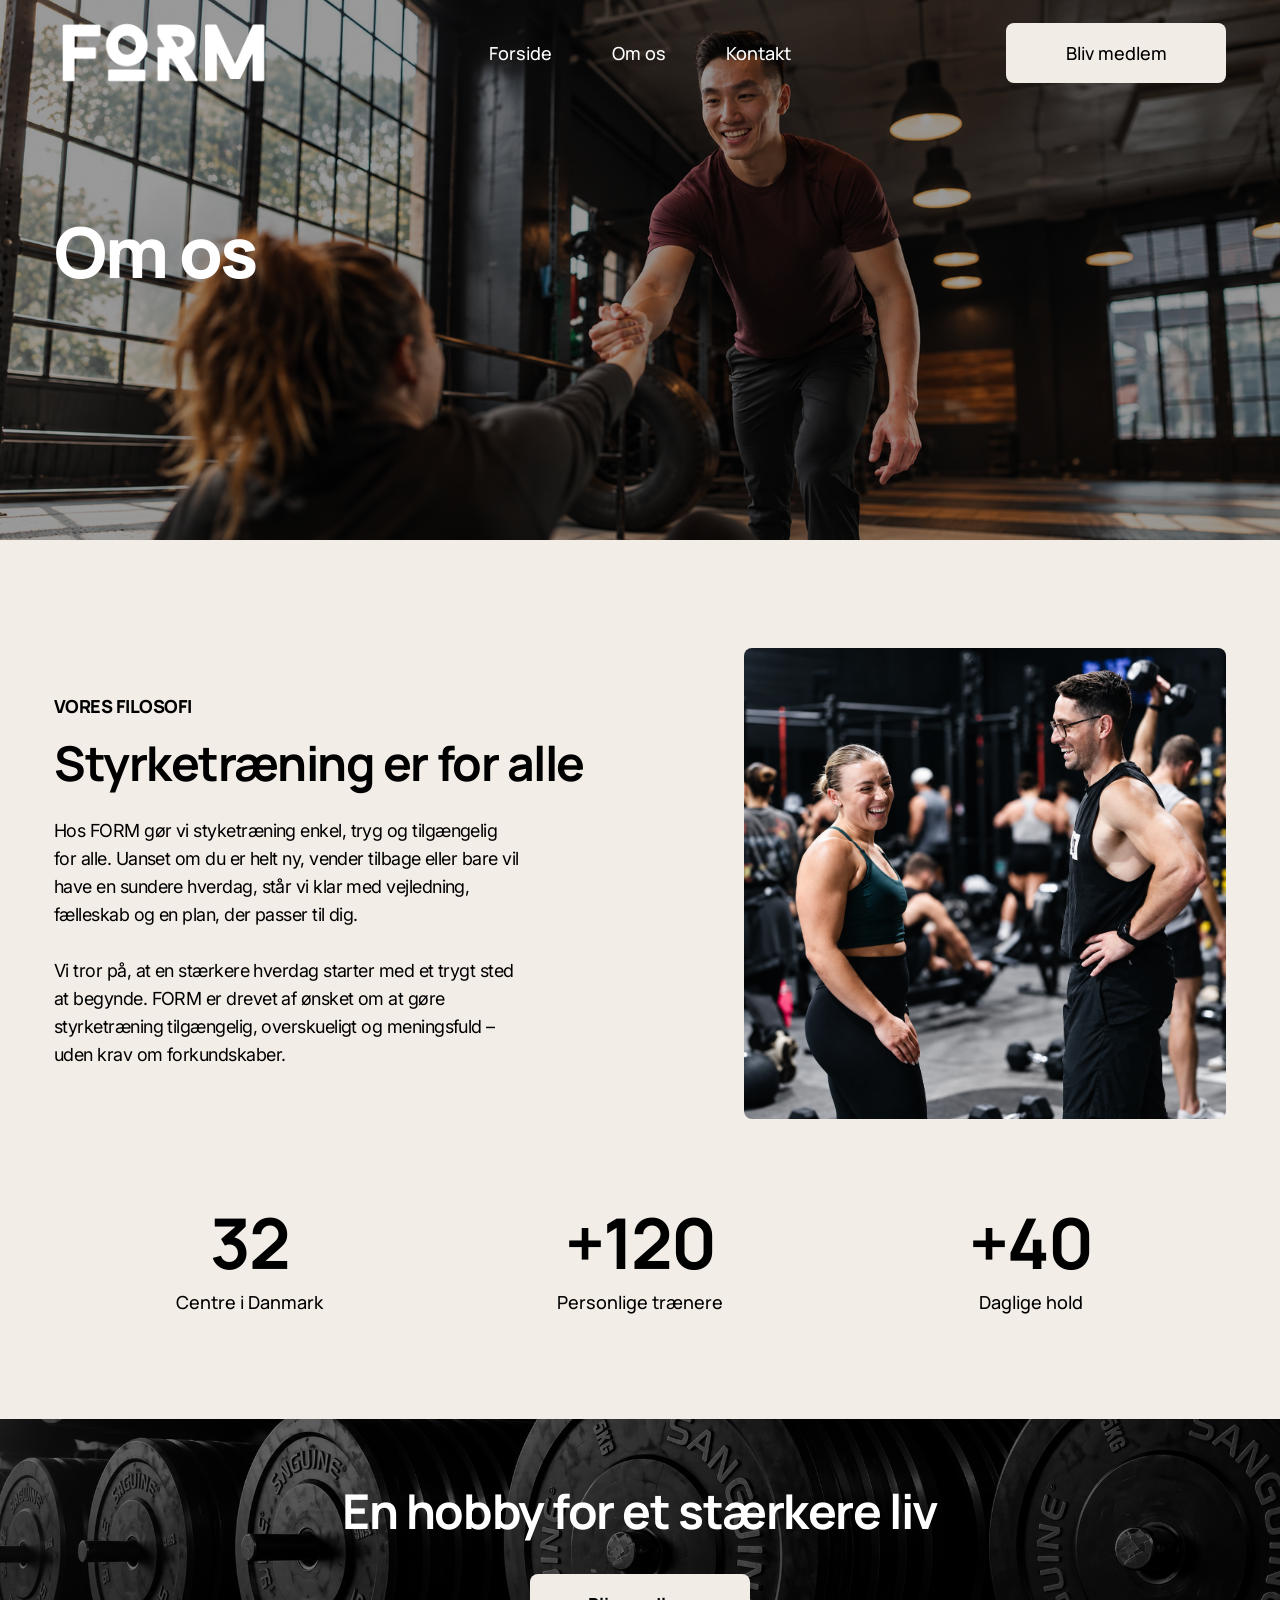
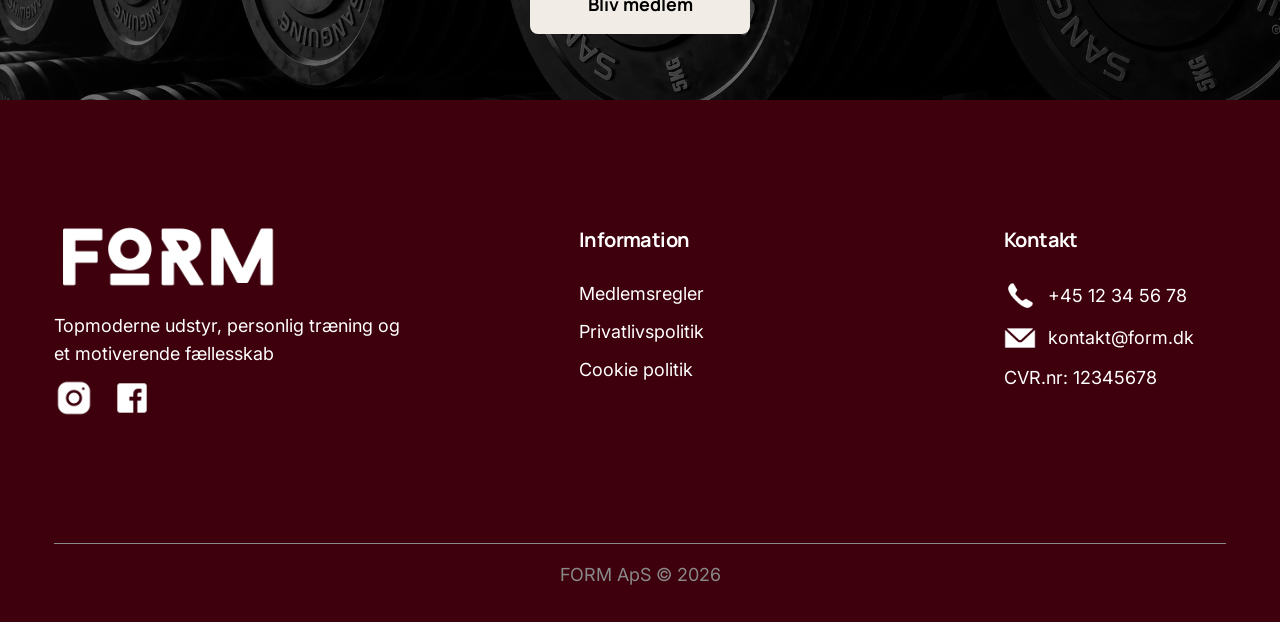
==== about.html @ 785d07e7 "Version 1 save" ====
<!doctype html>
<html lang="da">
<head>
  <meta charset="utf-8">
  <meta name="viewport" content="width=device-width, initial-scale=1">
  <meta name="description" content="Læs om FORMs filosofi og vores arbejde med begyndervenlig styrketræning.">
  <title>Om os | FORM</title>
  <link rel="stylesheet" href="assets/css/style.css">
  <script src="assets/js/script.js" defer></script>
</head>
<body>
  <header class="site-header">
    <nav class="desktop-nav" aria-label="Primær navigation">
      <a class="brand" href="index.html" aria-label="FORM – Forside"><img src="assets/images/form-logo.png" alt="FORM"></a>
      <div class="desktop-links"><a href="index.html">Forside</a><a href="about.html" aria-current="page">Om os</a><a href="contact.html">Kontakt</a><a class="btn btn-light nav-cta" href="membership.html">Bliv medlem</a></div>
    </nav>
    <nav class="mobile-nav" aria-label="Mobilnavigation">
      <a class="brand" href="index.html" aria-label="FORM – Forside"><img src="assets/images/form-logo.png" alt="FORM"></a>
      <button class="menu-toggle" type="button" aria-expanded="false" aria-controls="mobile-menu-about" aria-label="Åbn eller luk menu"><img src="assets/images/hamburger.svg" alt=""></button>
      <div class="mobile-menu" id="mobile-menu-about" hidden><ul><li><a href="index.html">Forside</a></li><li><a href="about.html" aria-current="page">Om os</a></li><li><a href="contact.html">Kontakt</a></li><li><a href="membership.html">Bliv medlem</a></li></ul></div>
    </nav>
  </header>
  <main>
    <section class="hero page-hero about-hero"><div class="container"><h1>Om os</h1></div></section>
    <section class="about-content" aria-labelledby="about-philosophy-heading">
      <div class="container">
        <div class="philosophy-grid">
          <div class="philosophy-copy"><p class="eyebrow">Vores filosofi</p><h2 id="about-philosophy-heading">Styrketræning er for alle</h2><p>Hos FORM gør vi styketræning enkel, tryg og tilgængelig for alle. Uanset om du er helt ny, vender tilbage eller bare vil have en sundere hverdag, står vi klar med vejledning, fælleskab og en plan, der passer til dig.<br><br>Vi tror på, at en stærkere hverdag starter med et trygt sted at begynde. FORM er drevet af ønsket om at gøre styrketræning tilgængelig, overskueligt og meningsfuld – uden krav om forkundskaber.</p></div>
          <img class="philosophy-image" src="assets/images/about-photo.png" alt="En personlig træner taler med et medlem i træningscenteret">
        </div>
        <div class="stats" aria-label="FORM i tal">
          <div class="stat"><strong>32</strong><span>Centre i Danmark</span></div>
          <div class="stat"><strong>+120</strong><span>Personlige trænere</span></div>
          <div class="stat"><strong>+40</strong><span>Daglige hold</span></div>
        </div>
      </div>
    </section>
    <section class="about-banner" aria-labelledby="about-banner-heading"><h2 id="about-banner-heading">En hobby for et stærkere liv</h2><a class="btn btn-light" href="membership.html">Bliv medlem</a></section>
  </main>
  <footer class="footer">
    <div class="container">
      <div class="footer-grid">
        <div class="footer-main"><a class="brand footer-brand" href="index.html" aria-label="FORM – Forside"><img src="assets/images/form-logo.png" alt="FORM"></a><p class="footer-description">Topmoderne udstyr, personlig træning og et motiverende fællesskab</p><div class="socials" aria-label="Sociale medier"><img src="assets/images/instagram-icon.png" alt="Instagram"><img src="assets/images/facebook-icon.png" alt="Facebook"></div></div>
        <div><h2>Information</h2><ul><li>Medlemsregler</li><li>Privatlivspolitik</li><li>Cookie politik</li></ul></div>
        <div><h2>Kontakt</h2><ul><li class="contact-row"><img src="assets/images/phone-icon.png" alt="">+45 12 34 56 78</li><li class="contact-row"><img src="assets/images/email-icon.png" alt="">kontakt@form.dk</li><li>CVR.nr: 12345678</li></ul></div>
      </div>
      <div class="footer-bottom"><p>FORM ApS © 2026</p></div>
    </div>
  </footer>
</body>
</html>
---- assets/css/style.css ----
@import url('https://fonts.googleapis.com/css2?family=Inter:wght@400;600&family=Manrope:wght@500;700;800&display=swap');

:root {
  --burgundy: #3e000c;
  --white: #fff;
  --off-white: #f3ede7;
  --warm-neutral: #f1ece6;
  --black: #000;
  --grey: #898989;
  --content: 1172px;
  --mobile-content: 334px;
}

* { box-sizing: border-box; }
html { scroll-behavior: smooth; }
body {
  margin: 0;
  overflow-x: hidden;
  color: var(--black);
  background: var(--off-white);
  font-family: 'Inter', sans-serif;
  font-size: 18px;
  line-height: 1.56;
}
body.menu-open { overflow: hidden; }
img { display: block; max-width: 100%; }
a { color: inherit; }
button, input, select, textarea { font: inherit; }

:focus-visible {
  outline: 3px solid #d6a5ae;
  outline-offset: 3px;
}

.container { width: min(var(--content), calc(100% - 64px)); margin-inline: auto; }
.eyebrow {
  margin: 0 0 22px;
  font-family: 'Manrope', sans-serif;
  font-size: 18px;
  font-weight: 800;
  line-height: 1;
  letter-spacing: -.03em;
  text-transform: uppercase;
}
h1, h2, h3, p { margin-top: 0; }
h1, h2, h3 { font-family: 'Manrope', sans-serif; }
h2 { margin-bottom: 28px; font-size: 48px; line-height: 1.08; letter-spacing: -.03em; }

.site-header {
  position: absolute;
  z-index: 20;
  top: 22px;
  left: 50%;
  width: min(var(--content), calc(100% - 64px));
  height: 62px;
  transform: translateX(-50%);
}
.desktop-nav { display: flex; height: 100%; align-items: center; }
.brand { position: relative; display: block; width: 221px; height: 62px; overflow: hidden; flex: none; }
.brand img { position: absolute; top: -122.58%; left: 0; width: 100%; height: 370.97%; max-width: none; }
.desktop-links { display: flex; align-items: center; gap: 60px; margin-left: auto; }
.desktop-links a {
  color: var(--white);
  font-family: 'Manrope', sans-serif;
  font-size: 18px;
  font-weight: 500;
  line-height: 1;
  text-decoration: none;
}
.desktop-links a:hover { text-decoration: underline; text-underline-offset: 5px; }
.desktop-links .nav-cta { margin-left: 155px; color: var(--black); }
.mobile-nav { display: none; }

.btn {
  display: inline-flex;
  width: 220px;
  height: 60px;
  align-items: center;
  justify-content: center;
  border: 0;
  border-radius: 8px;
  background: var(--burgundy);
  color: var(--white);
  cursor: pointer;
  font-family: 'Manrope', sans-serif;
  font-size: 18px;
  font-weight: 700;
  line-height: 1;
  text-align: center;
  text-decoration: none;
  transition: background-color .18s ease, color .18s ease;
}
.btn:hover { background: #503b2d; }
.btn-light { background: var(--warm-neutral); color: var(--black); }
.btn-light:hover { background: var(--white); }

.hero { position: relative; height: 540px; color: var(--white); background-position: center; background-size: cover; }
.hero::before { position: absolute; inset: 0; background: rgba(0,0,0,.4); content: ''; }
.hero .container { position: relative; z-index: 1; }
.page-hero h1 { margin: 0; padding-top: 206px; font-size: 70px; font-weight: 800; line-height: 91px; letter-spacing: -.03em; }

.home-hero { height: 803px; background-image: url('../images/home-hero.png'); background-position: center 45%; }
.home-hero h1 { width: 670px; margin: 0; padding-top: 210px; font-size: 70px; font-weight: 800; line-height: 91px; letter-spacing: -.03em; }
.home-hero p { width: 396px; margin: 17px 0 34px; line-height: 28px; letter-spacing: -.03em; }
.membership-hero { background-image: url('../images/membership-hero.png'); }
.about-hero { background-image: url('../images/about-hero.png'); }
.contact-hero { background-image: url('../images/contact-hero.png'); }

.intro-section { padding: 108px 0 126px; }
.intro-grid { display: grid; min-height: 655px; grid-template-columns: 1fr 482px; align-items: center; gap: 78px; }
.intro-copy { padding-left: 3px; }
.intro-copy p:not(.eyebrow) { width: 383px; margin-bottom: 34px; line-height: 28px; letter-spacing: -.03em; }
.program-card {
  min-height: 655px;
  padding: 48px 56px;
  border-radius: 8px;
  color: var(--white);
  background: linear-gradient(rgba(0,0,0,.69), rgba(0,0,0,.69)), url('../images/intro-program.png') center/cover;
}
.program-step { display: grid; grid-template-columns: 72px 1fr; gap: 44px; padding: 16px 0; }
.program-step + .program-step { border-top: 1px solid rgba(255,255,255,.18); }
.step-number { font-family: 'Manrope', sans-serif; font-size: 48px; font-weight: 700; line-height: 1; }
.step-text strong { display: block; font-family: 'Manrope', sans-serif; font-size: 18px; font-weight: 800; line-height: 28px; }
.step-text span { display: block; width: 200px; font-size: 18px; line-height: 28px; }

.plans-section { padding: 0 0 126px; text-align: center; }
.plans-heading { margin-bottom: 55px; }
.plans-heading .eyebrow { margin-bottom: 33px; }
.plans-grid { display: flex; min-height: 620px; align-items: end; justify-content: space-between; gap: 46px; }
.plan-card {
  display: flex;
  width: 360px;
  min-height: 535px;
  flex-direction: column;
  padding: 50px 44px 52px;
  border-radius: 8px;
  background: var(--white);
  text-align: left;
}
.plan-card.featured { min-height: 620px; padding-top: 54px; background: var(--burgundy); color: var(--white); order: 2; }
.plan-card.basic { order: 1; }
.plan-card.elite { order: 3; }
.plan-card h3 { margin: 0 0 13px; font-size: 48px; line-height: 1; letter-spacing: -.03em; }
.plan-lead { min-height: 45px; margin-bottom: 22px; line-height: 28px; }
.price { margin-bottom: 25px; font-family: 'Manrope', sans-serif; font-weight: 700; white-space: nowrap; }
.price strong { font-size: 48px; line-height: 1; }
.price span { font-size: 18px; font-family: 'Inter', sans-serif; font-weight: 400; }
.features { display: grid; gap: 18px; margin: 0 0 24px; padding: 0; list-style: none; }
.features li { position: relative; padding-left: 35px; }
.features img { position: absolute; top: 4px; left: 0; width: 20px; height: 20px; }
.features strong { display: block; font-family: 'Manrope', sans-serif; font-size: 18px; line-height: 28px; }
.features span { display: block; line-height: 28px; }
.plan-card .btn { margin: auto auto 0; }

.philosophy-section { padding: 0 0 128px; }
.philosophy-grid { display: grid; grid-template-columns: 1fr 482px; align-items: start; gap: 95px; }
.philosophy-copy { padding-top: 49px; }
.philosophy-copy p:not(.eyebrow) { width: 465px; margin-bottom: 34px; line-height: 28px; letter-spacing: -.03em; }
.philosophy-image { width: 482px; height: 471px; border-radius: 8px; object-fit: cover; }

.footer { min-height: 522px; padding: 126px 0 26px; color: var(--white); background: var(--burgundy); }
.footer-grid { display: grid; grid-template-columns: 405px 305px 1fr; gap: 120px; }
.footer-brand { width: 230px; height: 62px; margin-bottom: 24px; }
.footer-description { width: 360px; margin-bottom: 20px; }
.footer h2 { margin: 0 0 26px; font-size: 20px; line-height: 28px; }
.footer p, .footer li { margin-bottom: 10px; font-size: 18px; line-height: 28px; }
.footer ul { margin: 0; padding: 0; list-style: none; }
.socials { display: flex; gap: 18px; }
.socials img { width: 40px; height: 40px; }
.contact-row { display: flex; align-items: center; gap: 12px; }
.contact-row img { width: 32px; height: 32px; }
.footer-bottom {
  margin-top: 125px;
  padding-top: 18px;
  color: var(--grey);
  background: url('../images/footer-line.svg') top center / 100% 1px no-repeat;
  text-align: center;
}
.footer-bottom p { margin: 0; }

.form-section { padding: 103px 0 123px; text-align: center; }
.form-intro { width: 420px; margin: 0 auto 38px; }
.form-intro .eyebrow { margin-bottom: 26px; }
.form-intro h2 { margin-bottom: 22px; }
.form-intro p { margin-bottom: 0; line-height: 28px; }
.form-shell { width: 708px; margin: 0 auto; text-align: left; }
.form-grid { display: grid; grid-template-columns: 1fr 1fr; gap: 23px 28px; }
.field { display: grid; gap: 7px; }
.field-full { grid-column: 1 / -1; }
label { font-size: 18px; line-height: 25px; }
input, select, textarea {
  width: 100%;
  min-width: 0;
  height: 51px;
  padding: 0 28px;
  border: 1px solid var(--grey);
  border-radius: 10px;
  background: var(--white);
  color: var(--black);
  font-size: 18px;
}
select {
  appearance: none;
  padding-right: 55px;
  background-image: url('../images/dropdown-arrow.png');
  background-repeat: no-repeat;
  background-position: right 27px center;
  background-size: 17px 17px;
}
textarea { height: 303px; padding-top: 13px; resize: vertical; }
::placeholder { color: var(--grey); opacity: 1; }
.form-submit { width: 100%; margin-top: 33px; }
.security-note { display: flex; align-items: center; justify-content: center; gap: 9px; margin: 24px 0 0; font-size: 18px; }
.security-note img { width: 19px; height: 19px; }
.contact-form-section { padding-bottom: 125px; }
.contact-form-section .form-intro { width: 450px; }

.about-content { padding: 108px 0 103px; }
.about-content .philosophy-grid { grid-template-columns: 1fr 482px; gap: 95px; }
.about-content .philosophy-copy { padding-top: 49px; }
.stats { display: grid; grid-template-columns: repeat(3, 1fr); margin-top: 78px; text-align: center; }
.stat strong { display: block; font-family: 'Manrope', sans-serif; font-size: 70px; line-height: 91px; letter-spacing: -.03em; }
.stat span { display: block; font-family: 'Manrope', sans-serif; font-size: 18px; font-weight: 500; line-height: 28px; }
.about-banner {
  display: grid;
  height: 281px;
  place-content: center;
  justify-items: center;
  color: var(--white);
  background: linear-gradient(rgba(0,0,0,.55), rgba(0,0,0,.55)), url('../images/about-banner.png') center/cover;
}
.about-banner h2 { margin-bottom: 38px; }

@media (max-width: 1050px) {
  .desktop-links { gap: 28px; }
  .desktop-links .nav-cta { margin-left: 25px; }
  .intro-grid, .philosophy-grid, .about-content .philosophy-grid { grid-template-columns: 1fr 42%; gap: 50px; }
  .program-card, .philosophy-image { width: 100%; }
  .plans-grid { gap: 20px; }
  .plan-card { width: calc((100% - 40px) / 3); padding-inline: 28px; }
  .plan-card h3, .price strong { font-size: 38px; }
  .footer-grid { grid-template-columns: 1.35fr 1fr 1fr; gap: 50px; }
}

@media (max-width: 900px) {
  .site-header { top: 0; width: 100%; height: 96px; }
  .desktop-nav { display: none; }
  .mobile-nav { display: flex; width: min(736px, calc(100% - 64px)); height: 96px; margin: 0 auto; align-items: center; justify-content: space-between; }
  .mobile-nav .brand { z-index: 32; width: 104px; height: 29px; }
  .mobile-nav .brand img { top: -128.12%; left: -3.04%; width: 106.96%; height: 384.38%; }
  .menu-toggle { position: relative; z-index: 32; width: 40px; height: 40px; padding: 10px; border: 0; background: transparent; cursor: pointer; }
  .menu-toggle img { width: 26px; height: 16px; transform: translateX(3px); }
  .mobile-menu { position: fixed; z-index: 30; inset: 0; padding: 132px 34px 40px; color: var(--white); background: var(--burgundy); }
  .mobile-menu[hidden] { display: none; }
  .mobile-menu ul { display: grid; gap: 26px; margin: 0; padding: 0; list-style: none; }
  .mobile-menu a { font-family: 'Manrope', sans-serif; font-size: 28px; font-weight: 700; text-decoration: none; }
  .intro-grid, .philosophy-grid, .about-content .philosophy-grid { grid-template-columns: 1fr; }
  .program-card, .philosophy-image { justify-self: center; }
  .plans-grid { flex-direction: column; align-items: center; }
  .plan-card { width: 360px; }
  .plan-card.featured { order: 1; }
  .plan-card.basic { order: 2; }
  .footer-description { width: 100%; }
  .footer-grid { gap: 30px; }
}

@media (max-width: 767px) {
  body { font-size: 14px; line-height: 1.5; }
  .container { width: min(var(--mobile-content), calc(100% - 64px)); }
  .site-header { top: 0; width: 100%; height: 96px; }
  .desktop-nav { display: none; }
  .mobile-nav { display: flex; width: min(var(--mobile-content), calc(100% - 64px)); height: 96px; margin: 0 auto; align-items: center; justify-content: space-between; }
  .mobile-nav .brand { z-index: 32; width: 104px; height: 29px; }
  .mobile-nav .brand img { top: -128.12%; left: -3.04%; width: 106.96%; height: 384.38%; }
  .menu-toggle { position: relative; z-index: 32; width: 40px; height: 40px; padding: 10px; border: 0; background: transparent; cursor: pointer; }
  .menu-toggle img { width: 26px; height: 16px; transform: translateX(3px); }
  .mobile-menu { position: fixed; z-index: 30; inset: 0; padding: 132px 34px 40px; color: var(--white); background: var(--burgundy); }
  .mobile-menu[hidden] { display: none; }
  .mobile-menu ul { display: grid; gap: 26px; margin: 0; padding: 0; list-style: none; }
  .mobile-menu a { font-family: 'Manrope', sans-serif; font-size: 28px; font-weight: 700; text-decoration: none; }
  .eyebrow { margin-bottom: 18px; font-size: 14px; }
  h2 { margin-bottom: 15px; font-size: 28px; line-height: 37px; }
  .btn { width: 160px; height: 45px; border-radius: 6px; font-size: 14px; }

  .hero { height: 411px; }
  .page-hero h1 { padding-top: 169px; font-size: 36px; line-height: 45px; }
  .home-hero { height: 752px; background-position: 48% center; }
  .home-hero h1 { width: 344px; padding-top: 238px; font-size: 36px; line-height: 45px; }
  .home-hero p { width: 279px; margin: 16px 0 21px; font-size: 14px; line-height: 26px; }
  .membership-hero { background-position: 54% center; }
  .about-hero { background-position: 39% center; }
  .contact-hero { background-position: 52% center; }

  .intro-section { padding: 66px 0 136px; }
  .intro-grid { display: flex; min-height: 826px; flex-direction: column; gap: 39px; }
  .program-card { order: 1; width: 334px; min-height: 533px; padding: 30px 24px; }
  .intro-copy { order: 2; padding: 0; }
  .intro-copy .eyebrow { margin-bottom: 18px; }
  .intro-copy p:not(.eyebrow) { width: 286px; margin-bottom: 20px; font-size: 14px; line-height: 26px; }
  .program-step { grid-template-columns: 51px 1fr; gap: 36px; padding: 13px 0; }
  .step-number { font-size: 36px; }
  .step-text strong { font-size: 14px; line-height: 22px; }
  .step-text span { width: 185px; font-size: 14px; line-height: 22px; }

  .plans-section { padding-bottom: 160px; }
  .plans-heading { margin-bottom: 26px; }
  .plans-heading .eyebrow { margin-bottom: 18px; }
  .plans-grid { flex-direction: column; align-items: center; gap: 25px; }
  .plan-card, .plan-card.featured { width: 282px; min-height: 406px; padding: 34px 31px 39px; }
  .plan-card.featured { min-height: 478px; padding-top: 38px; order: 1; }
  .plan-card.basic { order: 2; }
  .plan-card.elite { order: 3; }
  .plan-card h3 { margin-bottom: 9px; font-size: 36px; line-height: 1; }
  .plan-lead { min-height: 32px; margin-bottom: 14px; line-height: 21px; }
  .price { margin-bottom: 17px; }
  .price strong { font-size: 36px; }
  .price span { font-size: 14px; }
  .features { gap: 12px; margin-bottom: 15px; }
  .features li { padding-left: 33px; }
  .features img { width: 16px; height: 16px; }
  .features strong { font-size: 14px; line-height: 21px; }
  .features span { line-height: 21px; }

  .philosophy-section { padding-bottom: 160px; }
  .philosophy-grid { display: flex; flex-direction: column; gap: 42px; }
  .philosophy-image { order: 1; width: 334px; height: 441px; }
  .philosophy-copy { order: 2; padding: 0; }
  .philosophy-copy p:not(.eyebrow) { width: 308px; margin-bottom: 20px; font-size: 14px; line-height: 25px; }

  .footer { min-height: 600px; padding: 66px 0 25px; }
  .footer .container { width: min(336px, calc(100% - 64px)); }
  .footer-grid { grid-template-columns: 1fr 1fr; gap: 100px 24px; }
  .footer-main { grid-column: 1 / -1; }
  .footer-brand { width: 118px; height: 33px; margin-bottom: 20px; }
  .footer-description { width: 280px; margin-bottom: 18px; }
  .footer h2 { margin-bottom: 18px; font-size: 14px; line-height: 21px; }
  .footer p, .footer li { margin-bottom: 7px; font-size: 12px; line-height: 20px; }
  .socials img { width: 22px; height: 22px; }
  .contact-row { gap: 6px; }
  .contact-row img { width: 16px; height: 16px; }
  .footer-bottom { grid-column: 1 / -1; margin-top: 125px; padding-top: 16px; }

  .form-section { padding: 58px 0 79px; }
  .form-intro, .contact-form-section .form-intro { width: 288px; margin-bottom: 25px; }
  .form-intro .eyebrow { margin-bottom: 18px; }
  .form-intro h2 { margin-bottom: 11px; }
  .form-intro p { line-height: 26px; }
  .form-shell { width: 334px; max-width: 100%; }
  .form-grid { grid-template-columns: 1fr; gap: 26px; }
  .field-full { grid-column: auto; }
  label { font-size: 14px; line-height: 25px; }
  input, select, textarea { height: 51px; padding-inline: 28px; font-size: 14px; }
  textarea { height: 384px; padding-top: 13px; }
  .form-submit { height: 45px; margin-top: 26px; }
  .security-note { gap: 8px; margin-top: 15px; font-size: 12px; }
  .security-note img { width: 13px; height: 13px; }
  .contact-form-section { padding-top: 58px; padding-bottom: 150px; }
  .membership-page .form-section { padding-bottom: 150px; }

  .about-content { padding: 67px 0 100px; }
  .about-content .philosophy-grid { display: flex; flex-direction: column; gap: 39px; }
  .about-content .philosophy-image { order: 1; height: 441px; object-position: center; }
  .about-content .philosophy-copy { order: 2; padding: 0; }
  .stats { grid-template-columns: 1fr; gap: 69px; margin-top: 72px; }
  .stat strong { font-size: 48px; line-height: 60px; }
  .stat span { font-size: 14px; line-height: 21px; }
  .about-banner { height: 360px; padding-inline: 55px; text-align: center; }
  .about-banner h2 { margin-bottom: 25px; font-size: 28px; line-height: 40px; }
}

@media (max-width: 370px) {
  .container, .mobile-nav, .footer .container { width: calc(100% - 40px); }
  .home-hero h1, .program-card, .philosophy-image, .form-shell { width: 100%; }
  .program-card { padding-inline: 16px; }
  .program-step { grid-template-columns: 45px 1fr; gap: 15px; }
  .step-text span, .intro-copy p:not(.eyebrow), .philosophy-copy p:not(.eyebrow) { width: auto; }
  .plans-grid { width: 100%; }
  .plan-card, .plan-card.featured { width: min(282px, 100%); }
}
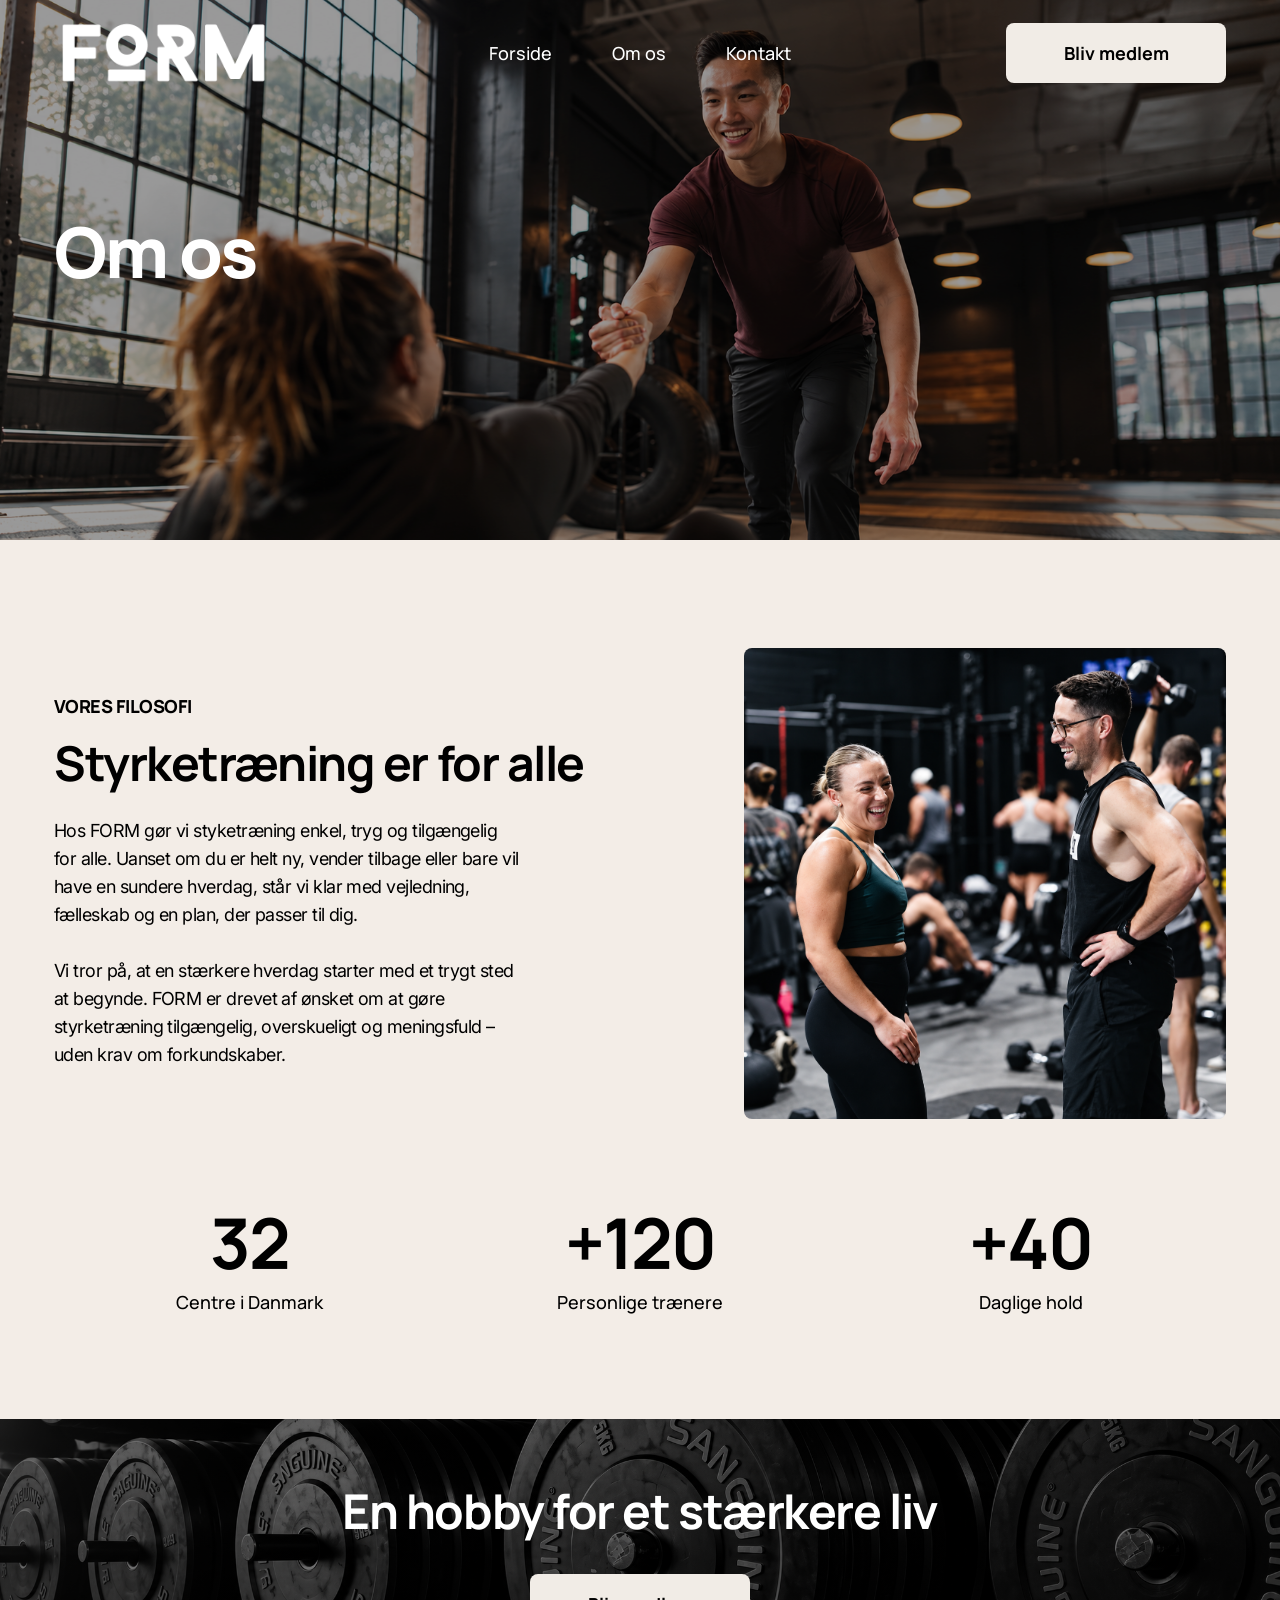
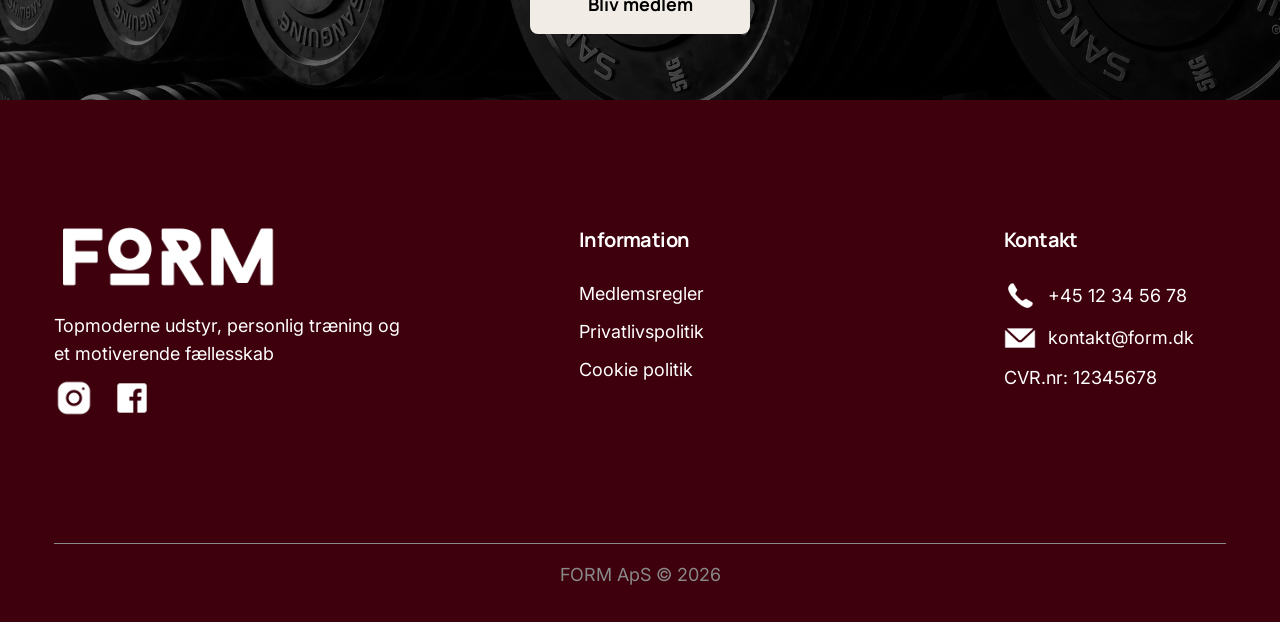
==== commit 8406f5f2: "Version 2 (efter ændringsprompt)" ====
--- a/about.html
+++ b/about.html
@@ -17,7 +17,7 @@
     <nav class="mobile-nav" aria-label="Mobilnavigation">
       <a class="brand" href="index.html" aria-label="FORM – Forside"><img src="assets/images/form-logo.png" alt="FORM"></a>
       <button class="menu-toggle" type="button" aria-expanded="false" aria-controls="mobile-menu-about" aria-label="Åbn eller luk menu"><img src="assets/images/hamburger.svg" alt=""></button>
-      <div class="mobile-menu" id="mobile-menu-about" hidden><ul><li><a href="index.html">Forside</a></li><li><a href="about.html" aria-current="page">Om os</a></li><li><a href="contact.html">Kontakt</a></li><li><a href="membership.html">Bliv medlem</a></li></ul></div>
+      <div class="mobile-menu" id="mobile-menu-about" hidden><ul><li><a href="index.html">Forside</a></li><li><a class="btn mobile-menu-cta" href="membership.html">Bliv medlem</a></li><li><a href="about.html" aria-current="page">Om os</a></li><li><a href="contact.html">Kontakt</a></li></ul><div class="mobile-menu-socials" aria-label="Sociale medier"><img src="assets/images/menu-instagram.png" alt="Instagram"><img src="assets/images/menu-facebook.png" alt="Facebook"></div></div>
     </nav>
   </header>
   <main>
--- a/assets/css/style.css
+++ b/assets/css/style.css
@@ -68,7 +68,8 @@
   text-decoration: none;
 }
 .desktop-links a:hover { text-decoration: underline; text-underline-offset: 5px; }
-.desktop-links .nav-cta { margin-left: 155px; color: var(--black); }
+.desktop-links .nav-cta { margin-left: 155px; color: var(--black); font-weight: 700; }
+.desktop-links .nav-cta:hover { text-decoration: none; }
 .mobile-nav { display: none; }
 
 .btn {
@@ -121,7 +122,7 @@
 .program-step + .program-step { border-top: 1px solid rgba(255,255,255,.18); }
 .step-number { font-family: 'Manrope', sans-serif; font-size: 48px; font-weight: 700; line-height: 1; }
 .step-text strong { display: block; font-family: 'Manrope', sans-serif; font-size: 18px; font-weight: 800; line-height: 28px; }
-.step-text span { display: block; width: 200px; font-size: 18px; line-height: 28px; }
+.step-text span { display: block; width: 205px; font-size: 18px; line-height: 28px; }
 
 .plans-section { padding: 0 0 126px; text-align: center; }
 .plans-heading { margin-bottom: 55px; }
@@ -132,7 +133,7 @@
   width: 360px;
   min-height: 535px;
   flex-direction: column;
-  padding: 50px 44px 52px;
+  padding: 50px 38px 52px;
   border-radius: 8px;
   background: var(--white);
   text-align: left;
@@ -377,3 +378,45 @@
   .plans-grid { width: 100%; }
   .plan-card, .plan-card.featured { width: min(282px, 100%); }
 }
+
+@media (max-width: 900px) {
+  .mobile-menu {
+    inset: 0 0 0 auto;
+    width: min(260px, 100vw);
+    min-height: 100vh;
+    min-height: 100dvh;
+    padding: 94px 28px 40px;
+    color: var(--black);
+    background: var(--off-white);
+    box-shadow: -100vw 0 0 100vw rgba(0, 0, 0, .78);
+  }
+  .mobile-menu ul { display: flex; flex-direction: column; align-items: flex-start; gap: 10px; }
+  .mobile-menu a {
+    color: var(--black);
+    font-size: 14px;
+    font-weight: 800;
+    line-height: 28px;
+  }
+  .mobile-menu .mobile-menu-cta {
+    width: 164px;
+    height: 45px;
+    color: var(--white);
+    background: var(--burgundy);
+    font-weight: 700;
+    line-height: 17px;
+  }
+  .mobile-menu .mobile-menu-cta:hover { background: #503b2d; }
+  .mobile-menu-socials { position: absolute; top: 270px; left: 28px; display: flex; align-items: center; gap: 11px; }
+  .mobile-menu-socials img:first-child { width: 30px; height: 29px; }
+  .mobile-menu-socials img:last-child { width: 31px; height: 30px; }
+  .menu-toggle[aria-expanded='true'] { position: fixed; top: 29px; right: 25px; padding: 9px; }
+  .menu-toggle[aria-expanded='true'] img {
+    width: 22px;
+    height: 22px;
+    transform: none;
+  }
+}
+
+@media (max-width: 767px) {
+  .form-submit { width: 100%; margin-inline: auto; }
+}
